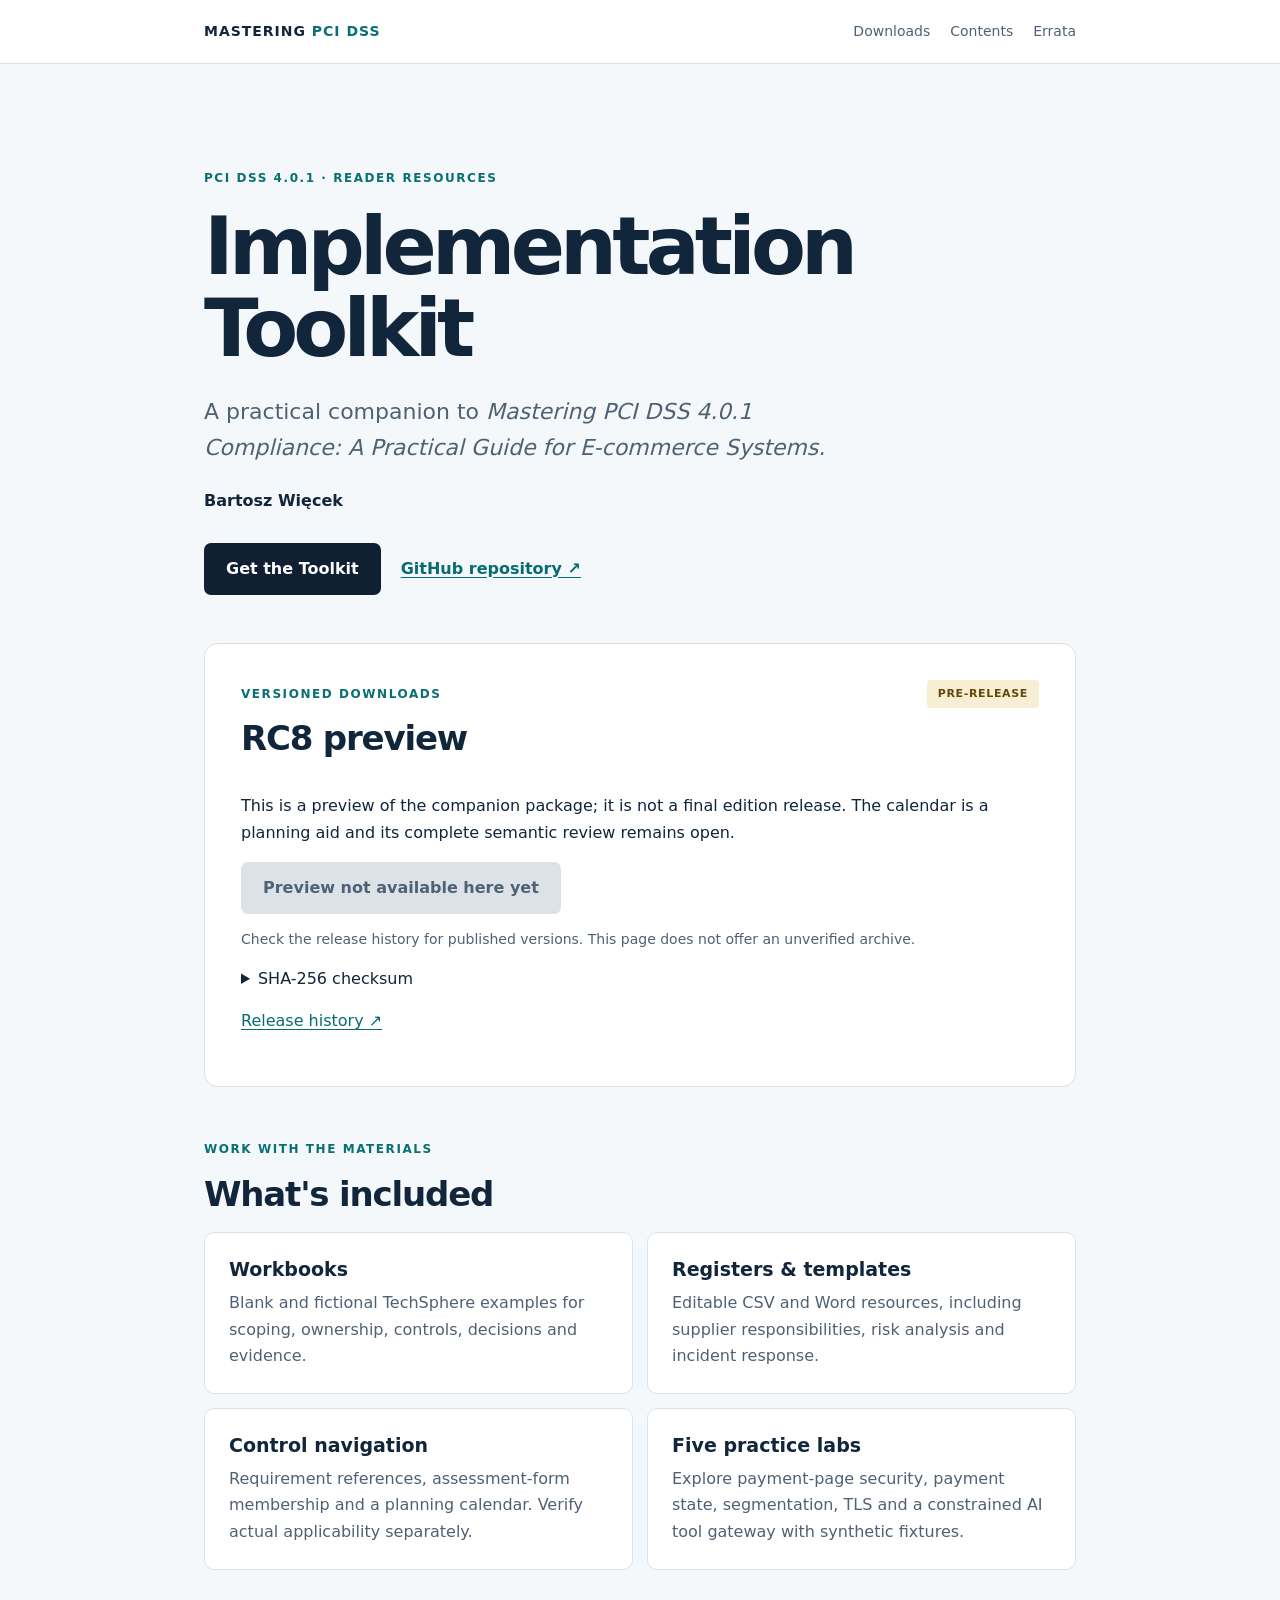
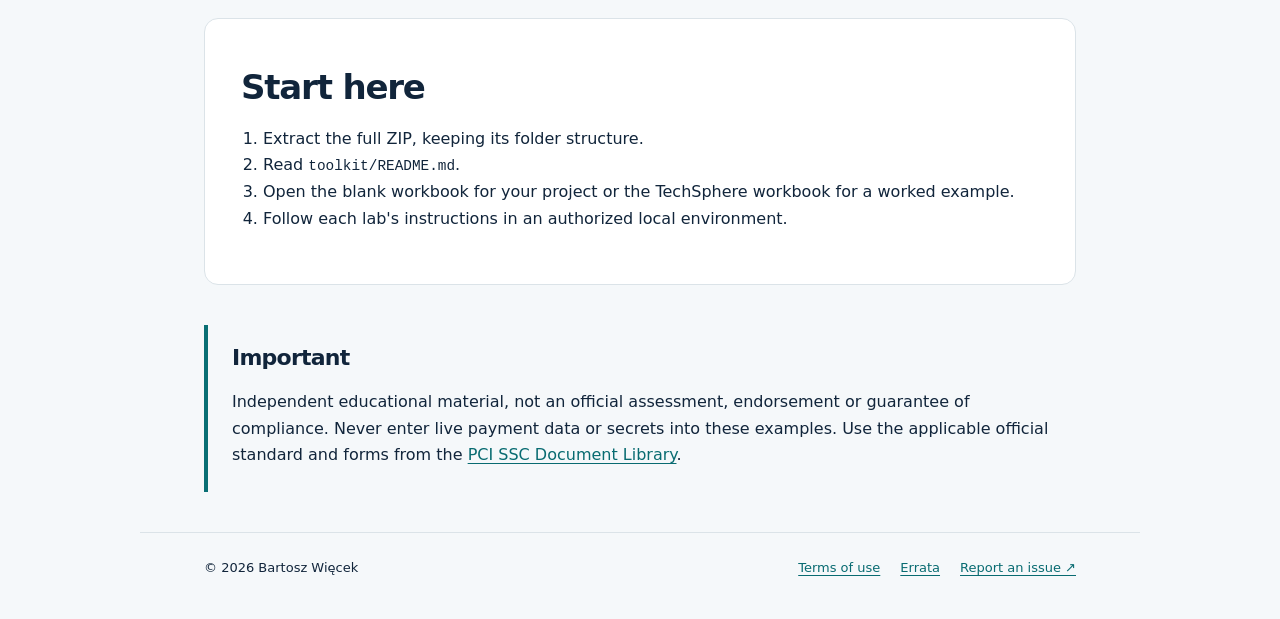
==== docs/index.html @ 413b2a85 "Initialize reader website, terms, errata and RC8 checksum" ====
<!doctype html>
<html lang="en">
<head>
<meta charset="utf-8"><meta name="viewport" content="width=device-width, initial-scale=1">
<meta name="description" content="Companion workbooks, templates, registers and practical labs for Mastering PCI DSS 4.0.1 Compliance.">
<title>Mastering PCI DSS | Implementation Toolkit</title>
<link rel="stylesheet" href="assets/style.css">
</head>
<body>
<header class="top"><div class="wrap nav"><a class="brand" href="./">MASTERING <strong>PCI DSS</strong></a><nav aria-label="Main navigation"><a href="#downloads">Downloads</a><a href="#contents">Contents</a><a href="errata.html">Errata</a></nav></div></header>
<main class="wrap">
<section class="hero"><span class="eyebrow">PCI DSS 4.0.1 · READER RESOURCES</span>
<h1>Implementation<br>Toolkit</h1>
<p class="subtitle">A practical companion to <em>Mastering PCI DSS 4.0.1 Compliance: A Practical Guide for E-commerce Systems.</em></p>
<p class="author">Bartosz Więcek</p>
<div class="actions"><a class="button" href="#downloads">Get the Toolkit</a><a class="secondary" href="https://github.com/BartekWiecek/mastering_PCI_DSS_Toolkit">GitHub repository ↗</a></div></section>
<section id="downloads" class="panel"><div class="row"><div><span class="eyebrow">VERSIONED DOWNLOADS</span><h2>RC8 preview</h2></div><span class="badge">PRE-RELEASE</span></div>
<p>This is a preview of the companion package; it is not a final edition release. The calendar is a planning aid and its complete semantic review remains open.</p>
<button id="download" class="button" type="button" disabled>Checking availability…</button>
<p id="status" role="status" class="muted" aria-live="polite">Checking the availability of the versioned archive.</p>
<noscript><p>JavaScript is disabled. Check the <a href="https://github.com/BartekWiecek/mastering_PCI_DSS_Toolkit/releases">GitHub Releases page</a> for published archives and verify their checksums.</p></noscript>
<details><summary>SHA-256 checksum</summary><code class="hash">83d54ddb5495faa1e5ae31e0cb96bc5e2831d3bad7157323566c1b92f9949dc5</code><p><a href="downloads/SHA256SUMS_RC8.txt">Checksum file</a></p></details>
<p><a href="https://github.com/BartekWiecek/mastering_PCI_DSS_Toolkit/releases">Release history ↗</a></p></section>
<section id="contents"><span class="eyebrow">WORK WITH THE MATERIALS</span><h2>What's included</h2>
<div class="cards"><article><h3>Workbooks</h3><p>Blank and fictional TechSphere examples for scoping, ownership, controls, decisions and evidence.</p></article>
<article><h3>Registers &amp; templates</h3><p>Editable CSV and Word resources, including supplier responsibilities, risk analysis and incident response.</p></article>
<article><h3>Control navigation</h3><p>Requirement references, assessment-form membership and a planning calendar. Verify actual applicability separately.</p></article>
<article><h3>Five practice labs</h3><p>Explore payment-page security, payment state, segmentation, TLS and a constrained AI tool gateway with synthetic fixtures.</p></article></div></section>
<section class="panel"><h2>Start here</h2><ol><li>Extract the full ZIP, keeping its folder structure.</li><li>Read <code>toolkit/README.md</code>.</li><li>Open the blank workbook for your project or the TechSphere workbook for a worked example.</li><li>Follow each lab's instructions in an authorized local environment.</li></ol></section>
<section class="notice"><h2>Important</h2><p>Independent educational material, not an official assessment, endorsement or guarantee of compliance. Never enter live payment data or secrets into these examples. Use the applicable official standard and forms from the <a href="https://www.pcisecuritystandards.org/document_library/">PCI SSC Document Library</a>.</p></section>
</main>
<footer class="wrap"><span>© 2026 Bartosz Więcek</span><a href="terms.html">Terms of use</a><a href="errata.html">Errata</a><a href="https://github.com/BartekWiecek/mastering_PCI_DSS_Toolkit/issues">Report an issue ↗</a></footer>
<script src="assets/download.js" defer></script>
</body></html>
---- docs/assets/style.css ----
:root{color-scheme:light;--ink:#11253b;--muted:#506174;--navy:#101f32;--teal:#096f74;--line:#dbe3e8;--paper:#f5f8fa}*{box-sizing:border-box}body{margin:0;font:16px/1.65 system-ui,-apple-system,BlinkMacSystemFont,"Segoe UI",sans-serif;color:var(--ink);background:var(--paper)}a{color:#086b71;text-underline-offset:.2em}a:focus-visible,button:focus-visible,summary:focus-visible{outline:3px solid #d69e22;outline-offset:4px}.wrap{max-width:1000px;margin:auto;padding-inline:clamp(20px,5vw,64px)}.top{background:#fff;border-bottom:1px solid var(--line)}.nav{display:flex;align-items:center;justify-content:space-between;gap:20px;flex-wrap:wrap;padding-block:20px}.brand{font-size:14px;letter-spacing:.07em;font-weight:600;color:var(--ink);text-decoration:none}.brand strong{color:var(--teal)}nav{display:flex;gap:20px;flex-wrap:wrap}nav a{font-size:14px;color:var(--muted);text-decoration:none}.hero{padding:clamp(50px,10vw,100px) 0 48px}.eyebrow{font-size:12px;font-weight:750;letter-spacing:.13em;color:var(--teal)}h1{font-size:clamp(44px,8vw,80px);line-height:1.02;letter-spacing:-.06em;margin:16px 0 24px}h2{font-size:clamp(24px,3.5vw,34px);line-height:1.2;letter-spacing:-.035em;margin:12px 0 18px}h3{margin:0 0 8px;font-size:19px;line-height:1.3}.subtitle{font-size:clamp(18px,2.5vw,22px);max-width:660px;color:var(--muted)}.author{font-weight:650;margin-top:16px}.actions{display:flex;align-items:center;flex-wrap:wrap;gap:20px;margin-top:28px}.button{border:0;display:inline-block;background:var(--navy);color:#fff;border-radius:7px;padding:13px 22px;text-decoration:none;font:inherit;font-weight:650;cursor:pointer}.button:hover{background:#234260}.button:disabled{background:#dbe3e8;color:#506174;cursor:default}.secondary{font-weight:600}.panel{padding:clamp(22px,4vw,36px);border:1px solid var(--line);border-radius:14px;background:#fff;margin-bottom:40px}.row{display:flex;justify-content:space-between;gap:16px;align-items:flex-start;flex-wrap:wrap}.badge{font-size:11px;letter-spacing:.06em;font-weight:750;background:#f7eed3;color:#63480b;padding:5px 11px;border-radius:4px}.muted{color:var(--muted);font-size:14px}.hash{overflow-wrap:anywhere;display:block;background:var(--paper);padding:12px;border-radius:5px;margin-top:12px}summary{cursor:pointer}#contents{margin:48px 0}.cards{display:grid;grid-template-columns:repeat(2,minmax(0,1fr));gap:14px}.cards article{background:#fff;border:1px solid var(--line);border-radius:10px;padding:24px}.cards p{color:var(--muted);margin:0}.notice{border-left:4px solid var(--teal);padding:8px 24px;margin:40px 0}.notice h2{font-size:22px}footer{border-top:1px solid var(--line);display:flex;flex-wrap:wrap;gap:20px;font-size:13px;padding-block:24px 40px}footer span{margin-right:auto}ol{padding-left:22px}code{font-size:.9em;overflow-wrap:anywhere}@media(max-width:600px){.cards{grid-template-columns:1fr}.nav{align-items:flex-start}.nav nav{gap:14px}}
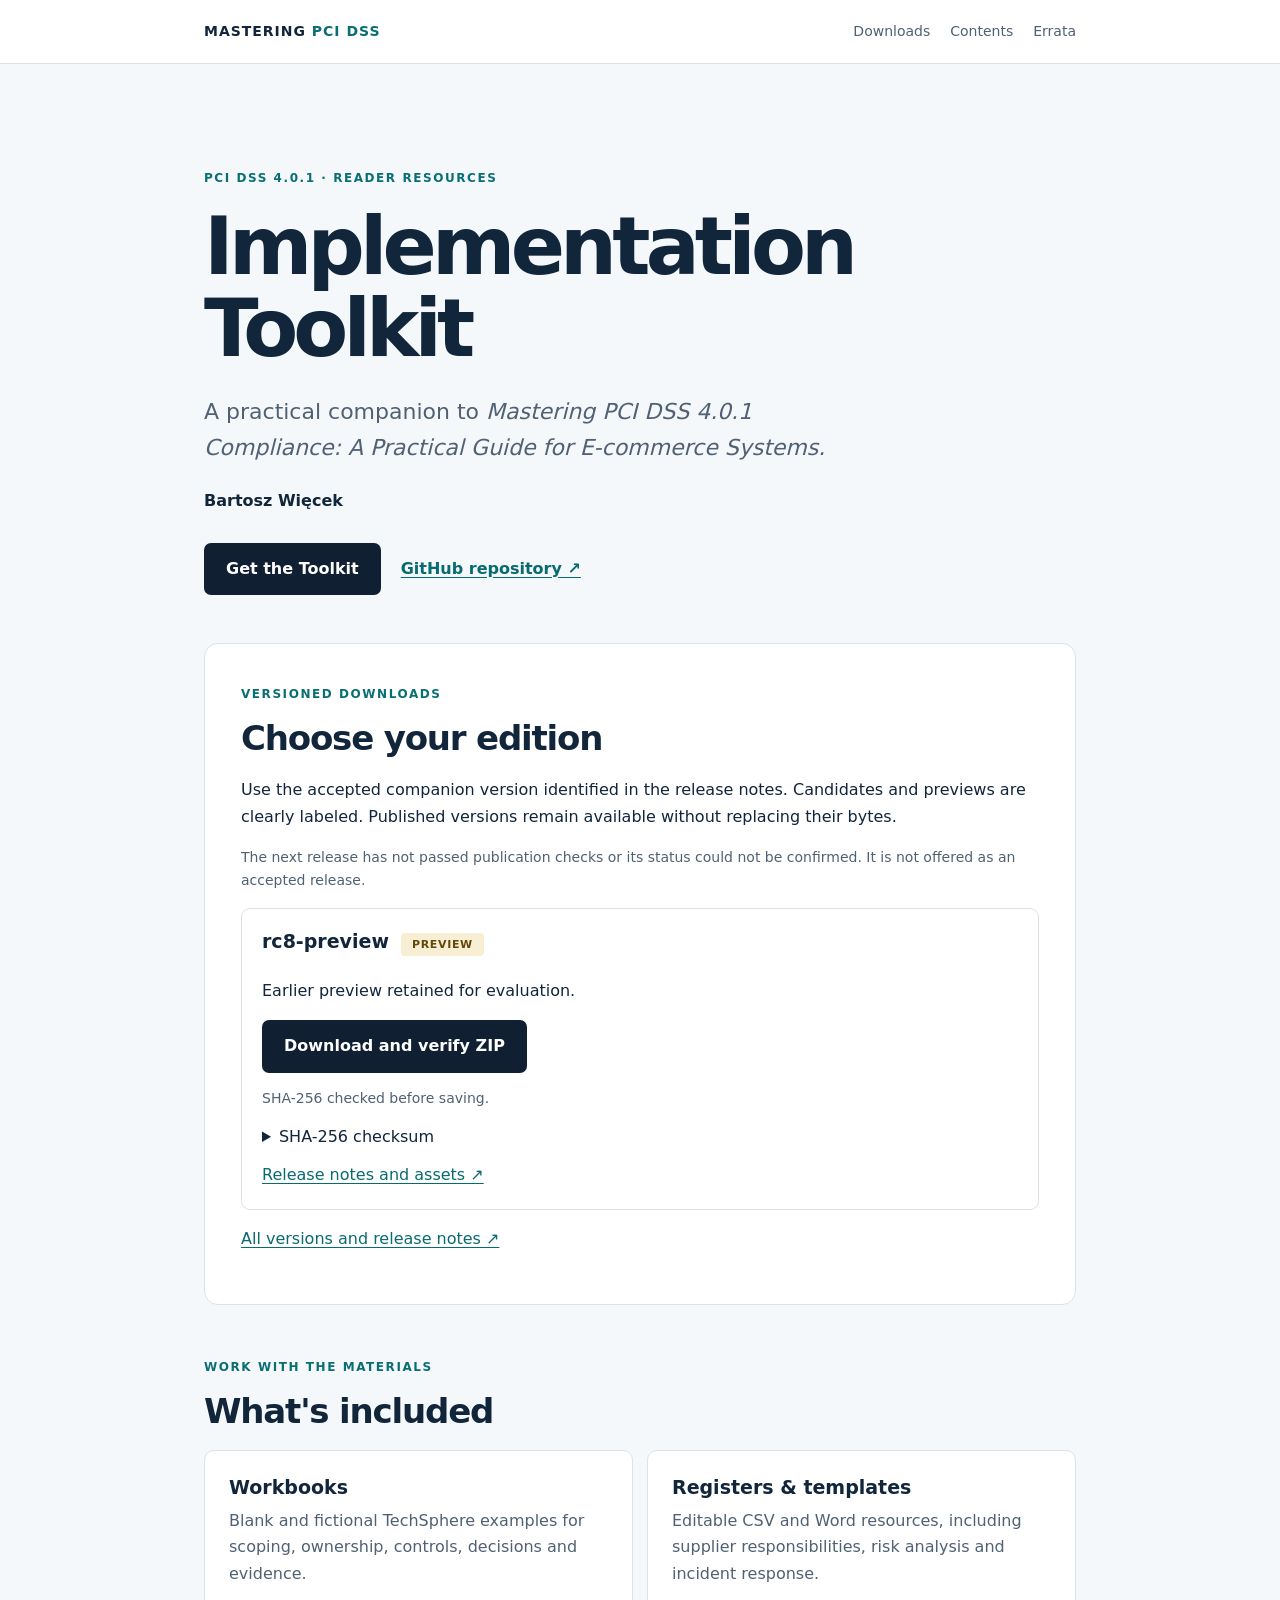
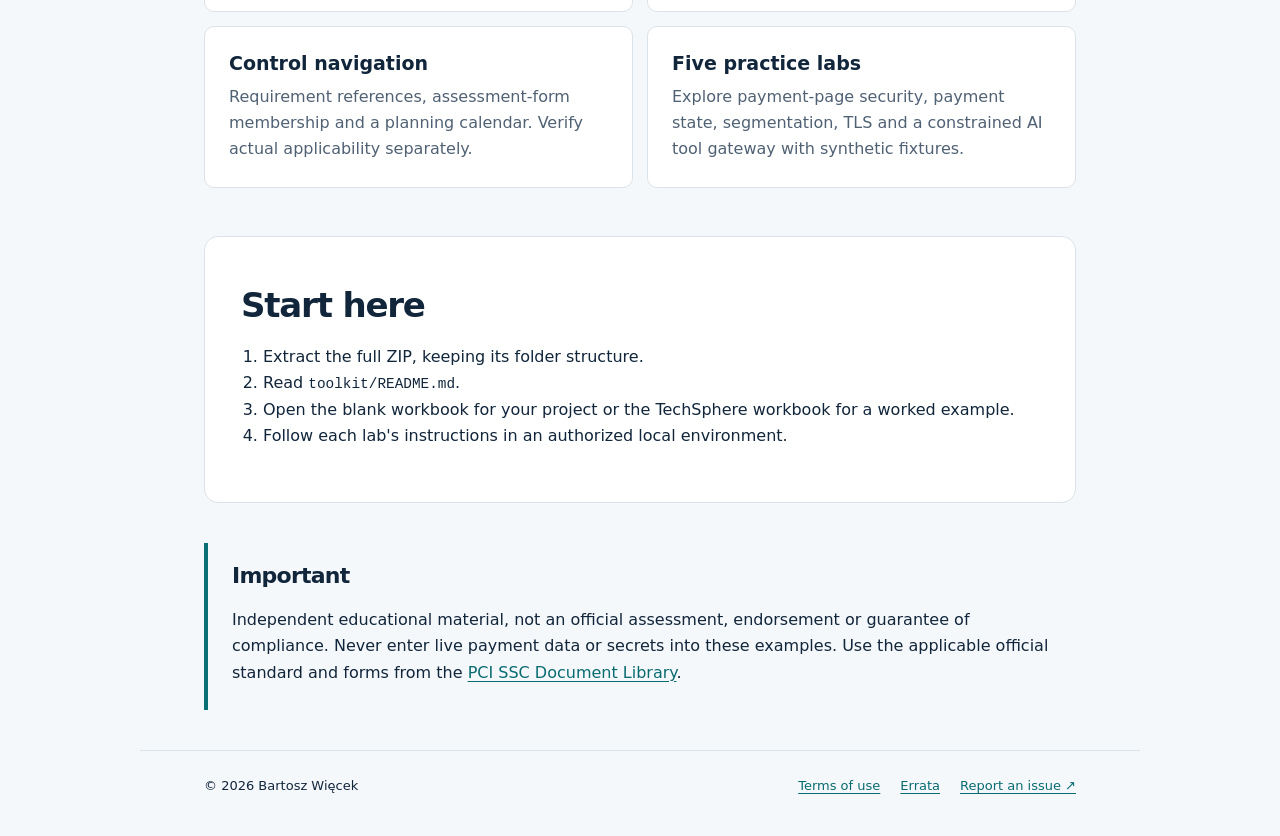
==== commit 63fab456: "Prepare versioned production delivery, exact archive validation and browser CI" ====
--- a/docs/index.html
+++ b/docs/index.html
@@ -14,13 +14,11 @@
 <p class="subtitle">A practical companion to <em>Mastering PCI DSS 4.0.1 Compliance: A Practical Guide for E-commerce Systems.</em></p>
 <p class="author">Bartosz Więcek</p>
 <div class="actions"><a class="button" href="#downloads">Get the Toolkit</a><a class="secondary" href="https://github.com/BartekWiecek/mastering_PCI_DSS_Toolkit">GitHub repository ↗</a></div></section>
-<section id="downloads" class="panel"><div class="row"><div><span class="eyebrow">VERSIONED DOWNLOADS</span><h2>RC8 preview</h2></div><span class="badge">PRE-RELEASE</span></div>
-<p>This is a preview of the companion package; it is not a final edition release. The calendar is a planning aid and its complete semantic review remains open.</p>
-<button id="download" class="button" type="button" disabled>Checking availability…</button>
-<p id="status" role="status" class="muted" aria-live="polite">Checking the availability of the versioned archive.</p>
-<noscript><p>JavaScript is disabled. Check the <a href="https://github.com/BartekWiecek/mastering_PCI_DSS_Toolkit/releases">GitHub Releases page</a> for published archives and verify their checksums.</p></noscript>
-<details><summary>SHA-256 checksum</summary><code class="hash">83d54ddb5495faa1e5ae31e0cb96bc5e2831d3bad7157323566c1b92f9949dc5</code><p><a href="downloads/SHA256SUMS_RC8.txt">Checksum file</a></p></details>
-<p><a href="https://github.com/BartekWiecek/mastering_PCI_DSS_Toolkit/releases">Release history ↗</a></p></section>
+<section id="downloads" class="panel"><span class="eyebrow">VERSIONED DOWNLOADS</span><h2>Choose your edition</h2>
+<p>Use the accepted companion version identified in the release notes. Candidates and previews are clearly labeled. Published versions remain available without replacing their bytes.</p>
+<div id="release-list"><p class="muted" role="status">Checking release status…</p></div>
+<noscript><p><a href="https://github.com/BartekWiecek/mastering_PCI_DSS_Toolkit/releases">Download from GitHub Releases</a> and verify the published SHA-256 checksum.</p></noscript>
+<p><a href="https://github.com/BartekWiecek/mastering_PCI_DSS_Toolkit/releases">All versions and release notes ↗</a></p></section>
 <section id="contents"><span class="eyebrow">WORK WITH THE MATERIALS</span><h2>What's included</h2>
 <div class="cards"><article><h3>Workbooks</h3><p>Blank and fictional TechSphere examples for scoping, ownership, controls, decisions and evidence.</p></article>
 <article><h3>Registers &amp; templates</h3><p>Editable CSV and Word resources, including supplier responsibilities, risk analysis and incident response.</p></article>
--- a/docs/assets/style.css
+++ b/docs/assets/style.css
@@ -1 +1,2 @@
-:root{color-scheme:light;--ink:#11253b;--muted:#506174;--navy:#101f32;--teal:#096f74;--line:#dbe3e8;--paper:#f5f8fa}*{box-sizing:border-box}body{margin:0;font:16px/1.65 system-ui,-apple-system,BlinkMacSystemFont,"Segoe UI",sans-serif;color:var(--ink);background:var(--paper)}a{color:#086b71;text-underline-offset:.2em}a:focus-visible,button:focus-visible,summary:focus-visible{outline:3px solid #d69e22;outline-offset:4px}.wrap{max-width:1000px;margin:auto;padding-inline:clamp(20px,5vw,64px)}.top{background:#fff;border-bottom:1px solid var(--line)}.nav{display:flex;align-items:center;justify-content:space-between;gap:20px;flex-wrap:wrap;padding-block:20px}.brand{font-size:14px;letter-spacing:.07em;font-weight:600;color:var(--ink);text-decoration:none}.brand strong{color:var(--teal)}nav{display:flex;gap:20px;flex-wrap:wrap}nav a{font-size:14px;color:var(--muted);text-decoration:none}.hero{padding:clamp(50px,10vw,100px) 0 48px}.eyebrow{font-size:12px;font-weight:750;letter-spacing:.13em;color:var(--teal)}h1{font-size:clamp(44px,8vw,80px);line-height:1.02;letter-spacing:-.06em;margin:16px 0 24px}h2{font-size:clamp(24px,3.5vw,34px);line-height:1.2;letter-spacing:-.035em;margin:12px 0 18px}h3{margin:0 0 8px;font-size:19px;line-height:1.3}.subtitle{font-size:clamp(18px,2.5vw,22px);max-width:660px;color:var(--muted)}.author{font-weight:650;margin-top:16px}.actions{display:flex;align-items:center;flex-wrap:wrap;gap:20px;margin-top:28px}.button{border:0;display:inline-block;background:var(--navy);color:#fff;border-radius:7px;padding:13px 22px;text-decoration:none;font:inherit;font-weight:650;cursor:pointer}.button:hover{background:#234260}.button:disabled{background:#dbe3e8;color:#506174;cursor:default}.secondary{font-weight:600}.panel{padding:clamp(22px,4vw,36px);border:1px solid var(--line);border-radius:14px;background:#fff;margin-bottom:40px}.row{display:flex;justify-content:space-between;gap:16px;align-items:flex-start;flex-wrap:wrap}.badge{font-size:11px;letter-spacing:.06em;font-weight:750;background:#f7eed3;color:#63480b;padding:5px 11px;border-radius:4px}.muted{color:var(--muted);font-size:14px}.hash{overflow-wrap:anywhere;display:block;background:var(--paper);padding:12px;border-radius:5px;margin-top:12px}summary{cursor:pointer}#contents{margin:48px 0}.cards{display:grid;grid-template-columns:repeat(2,minmax(0,1fr));gap:14px}.cards article{background:#fff;border:1px solid var(--line);border-radius:10px;padding:24px}.cards p{color:var(--muted);margin:0}.notice{border-left:4px solid var(--teal);padding:8px 24px;margin:40px 0}.notice h2{font-size:22px}footer{border-top:1px solid var(--line);display:flex;flex-wrap:wrap;gap:20px;font-size:13px;padding-block:24px 40px}footer span{margin-right:auto}ol{padding-left:22px}code{font-size:.9em;overflow-wrap:anywhere}@media(max-width:600px){.cards{grid-template-columns:1fr}.nav{align-items:flex-start}.nav nav{gap:14px}}+:root{color-scheme:light;--ink:#11253b;--muted:#506174;--navy:#101f32;--teal:#096f74;--line:#dbe3e8;--paper:#f5f8fa}*{box-sizing:border-box}body{margin:0;font:16px/1.65 system-ui,-apple-system,BlinkMacSystemFont,"Segoe UI",sans-serif;color:var(--ink);background:var(--paper)}a{color:#086b71;text-underline-offset:.2em}a:focus-visible,button:focus-visible,summary:focus-visible{outline:3px solid #d69e22;outline-offset:4px}.wrap{max-width:1000px;margin:auto;padding-inline:clamp(20px,5vw,64px)}.top{background:#fff;border-bottom:1px solid var(--line)}.nav{display:flex;align-items:center;justify-content:space-between;gap:20px;flex-wrap:wrap;padding-block:20px}.brand{font-size:14px;letter-spacing:.07em;font-weight:600;color:var(--ink);text-decoration:none}.brand strong{color:var(--teal)}nav{display:flex;gap:20px;flex-wrap:wrap}nav a{font-size:14px;color:var(--muted);text-decoration:none}.hero{padding:clamp(50px,10vw,100px) 0 48px}.eyebrow{font-size:12px;font-weight:750;letter-spacing:.13em;color:var(--teal)}h1{font-size:clamp(44px,8vw,80px);line-height:1.02;letter-spacing:-.06em;margin:16px 0 24px}h2{font-size:clamp(24px,3.5vw,34px);line-height:1.2;letter-spacing:-.035em;margin:12px 0 18px}h3{margin:0 0 8px;font-size:19px;line-height:1.3}.subtitle{font-size:clamp(18px,2.5vw,22px);max-width:660px;color:var(--muted)}.author{font-weight:650;margin-top:16px}.actions{display:flex;align-items:center;flex-wrap:wrap;gap:20px;margin-top:28px}.button{border:0;display:inline-block;background:var(--navy);color:#fff;border-radius:7px;padding:13px 22px;text-decoration:none;font:inherit;font-weight:650;cursor:pointer}.button:hover{background:#234260}.button:disabled{background:#dbe3e8;color:#506174;cursor:default}.secondary{font-weight:600}.panel{padding:clamp(22px,4vw,36px);border:1px solid var(--line);border-radius:14px;background:#fff;margin-bottom:40px}.row{display:flex;justify-content:space-between;gap:16px;align-items:flex-start;flex-wrap:wrap}.badge{font-size:11px;letter-spacing:.06em;font-weight:750;background:#f7eed3;color:#63480b;padding:5px 11px;border-radius:4px}.muted{color:var(--muted);font-size:14px}.hash{overflow-wrap:anywhere;display:block;background:var(--paper);padding:12px;border-radius:5px;margin-top:12px}summary{cursor:pointer}#contents{margin:48px 0}.cards{display:grid;grid-template-columns:repeat(2,minmax(0,1fr));gap:14px}.cards article{background:#fff;border:1px solid var(--line);border-radius:10px;padding:24px}.cards p{color:var(--muted);margin:0}.notice{border-left:4px solid var(--teal);padding:8px 24px;margin:40px 0}.notice h2{font-size:22px}footer{border-top:1px solid var(--line);display:flex;flex-wrap:wrap;gap:20px;font-size:13px;padding-block:24px 40px}footer span{margin-right:auto}ol{padding-left:22px}code{font-size:.9em;overflow-wrap:anywhere}@media(max-width:600px){.cards{grid-template-columns:1fr}.nav{align-items:flex-start}.nav nav{gap:14px}}
+.release-card{border:1px solid var(--line);border-radius:9px;padding:20px;margin:16px 0}.release-card h3{display:inline-block;margin-right:12px}.release-card details{margin:12px 0}.release-card .button{min-height:44px}
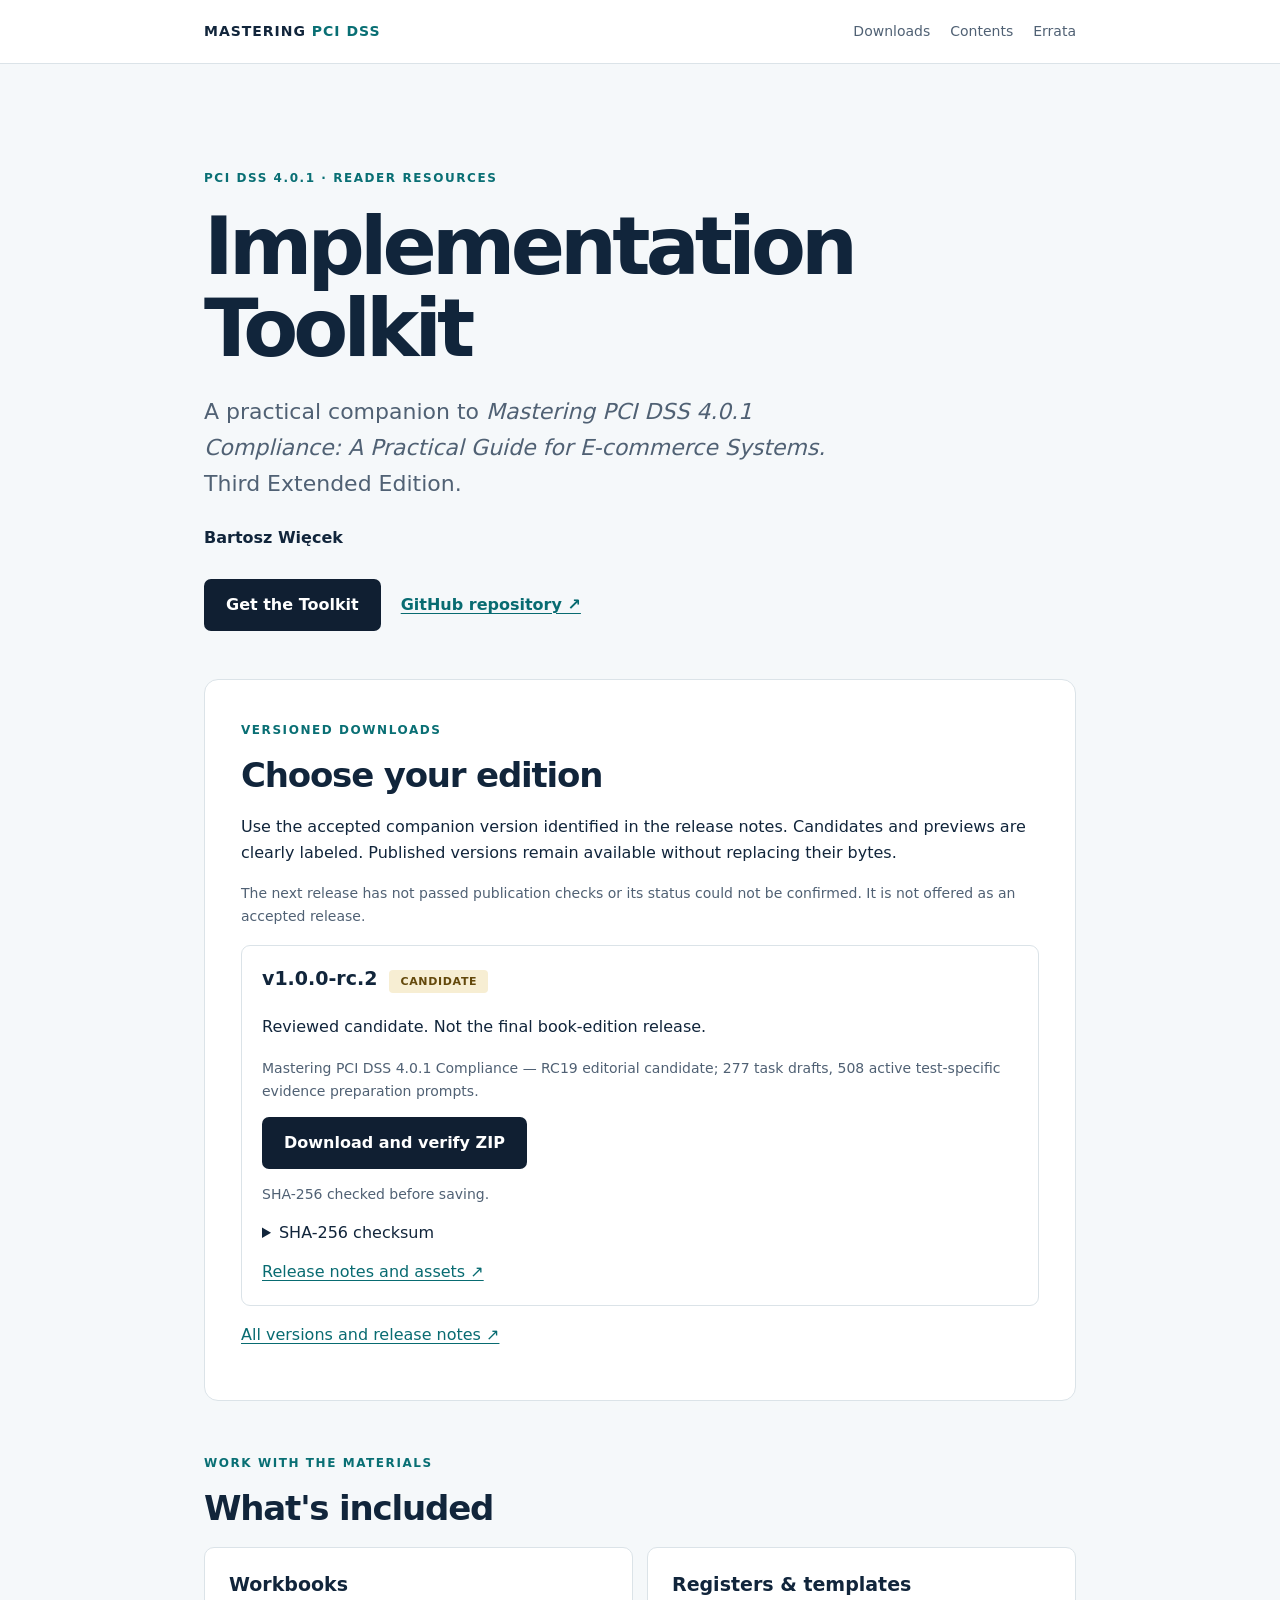
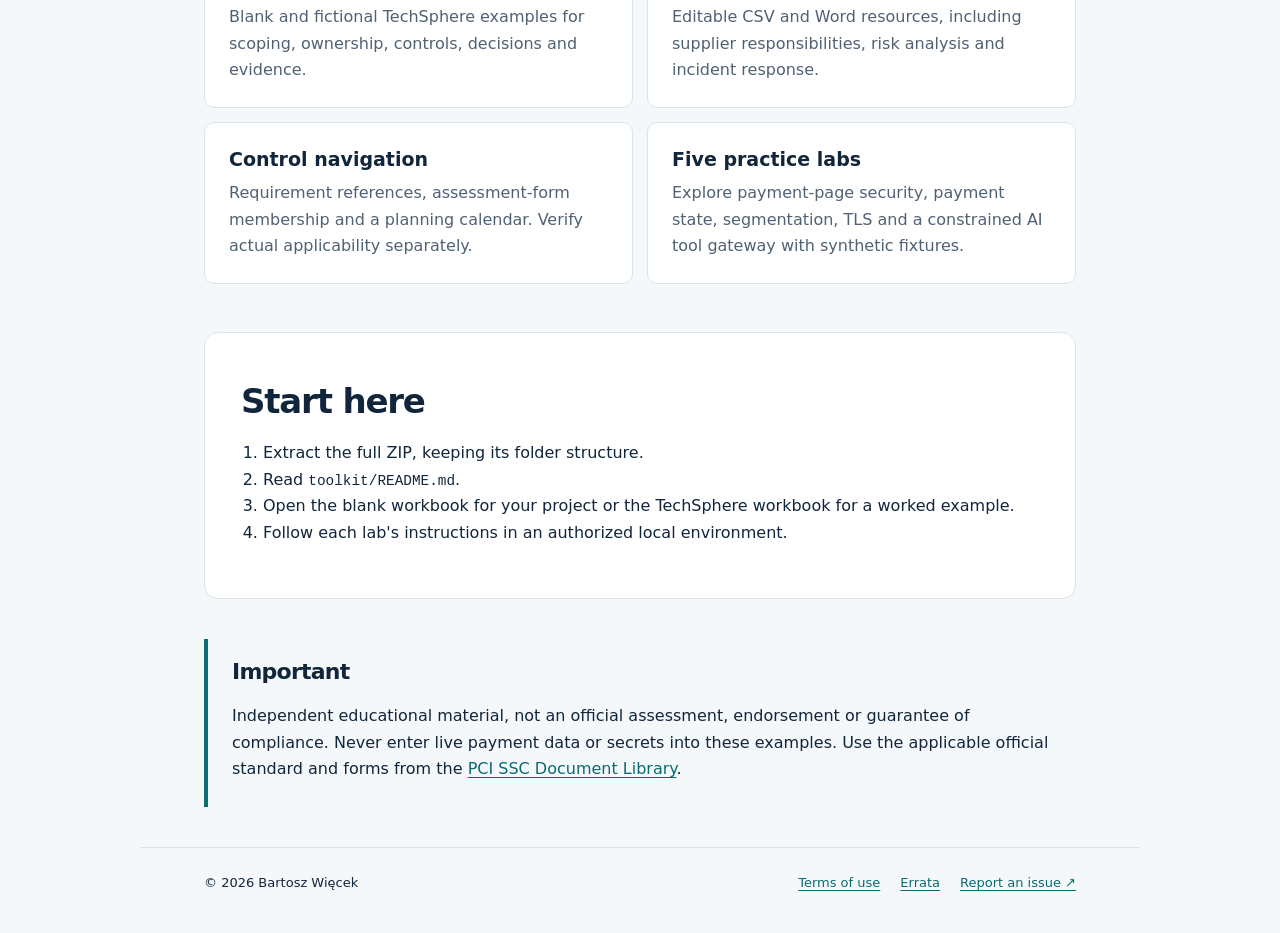
==== commit 4fd936d0: "Confirm Third Extended Edition compatibility without changing stable Toolkit bytes" ====
--- a/docs/index.html
+++ b/docs/index.html
@@ -11,7 +11,7 @@
 <main class="wrap">
 <section class="hero"><span class="eyebrow">PCI DSS 4.0.1 · READER RESOURCES</span>
 <h1>Implementation<br>Toolkit</h1>
-<p class="subtitle">A practical companion to <em>Mastering PCI DSS 4.0.1 Compliance: A Practical Guide for E-commerce Systems.</em></p>
+<p class="subtitle">A practical companion to <em>Mastering PCI DSS 4.0.1 Compliance: A Practical Guide for E-commerce Systems.</em> Third Extended Edition.</p>
 <p class="author">Bartosz Więcek</p>
 <div class="actions"><a class="button" href="#downloads">Get the Toolkit</a><a class="secondary" href="https://github.com/BartekWiecek/mastering_PCI_DSS_Toolkit">GitHub repository ↗</a></div></section>
 <section id="downloads" class="panel"><span class="eyebrow">VERSIONED DOWNLOADS</span><h2>Choose your edition</h2>
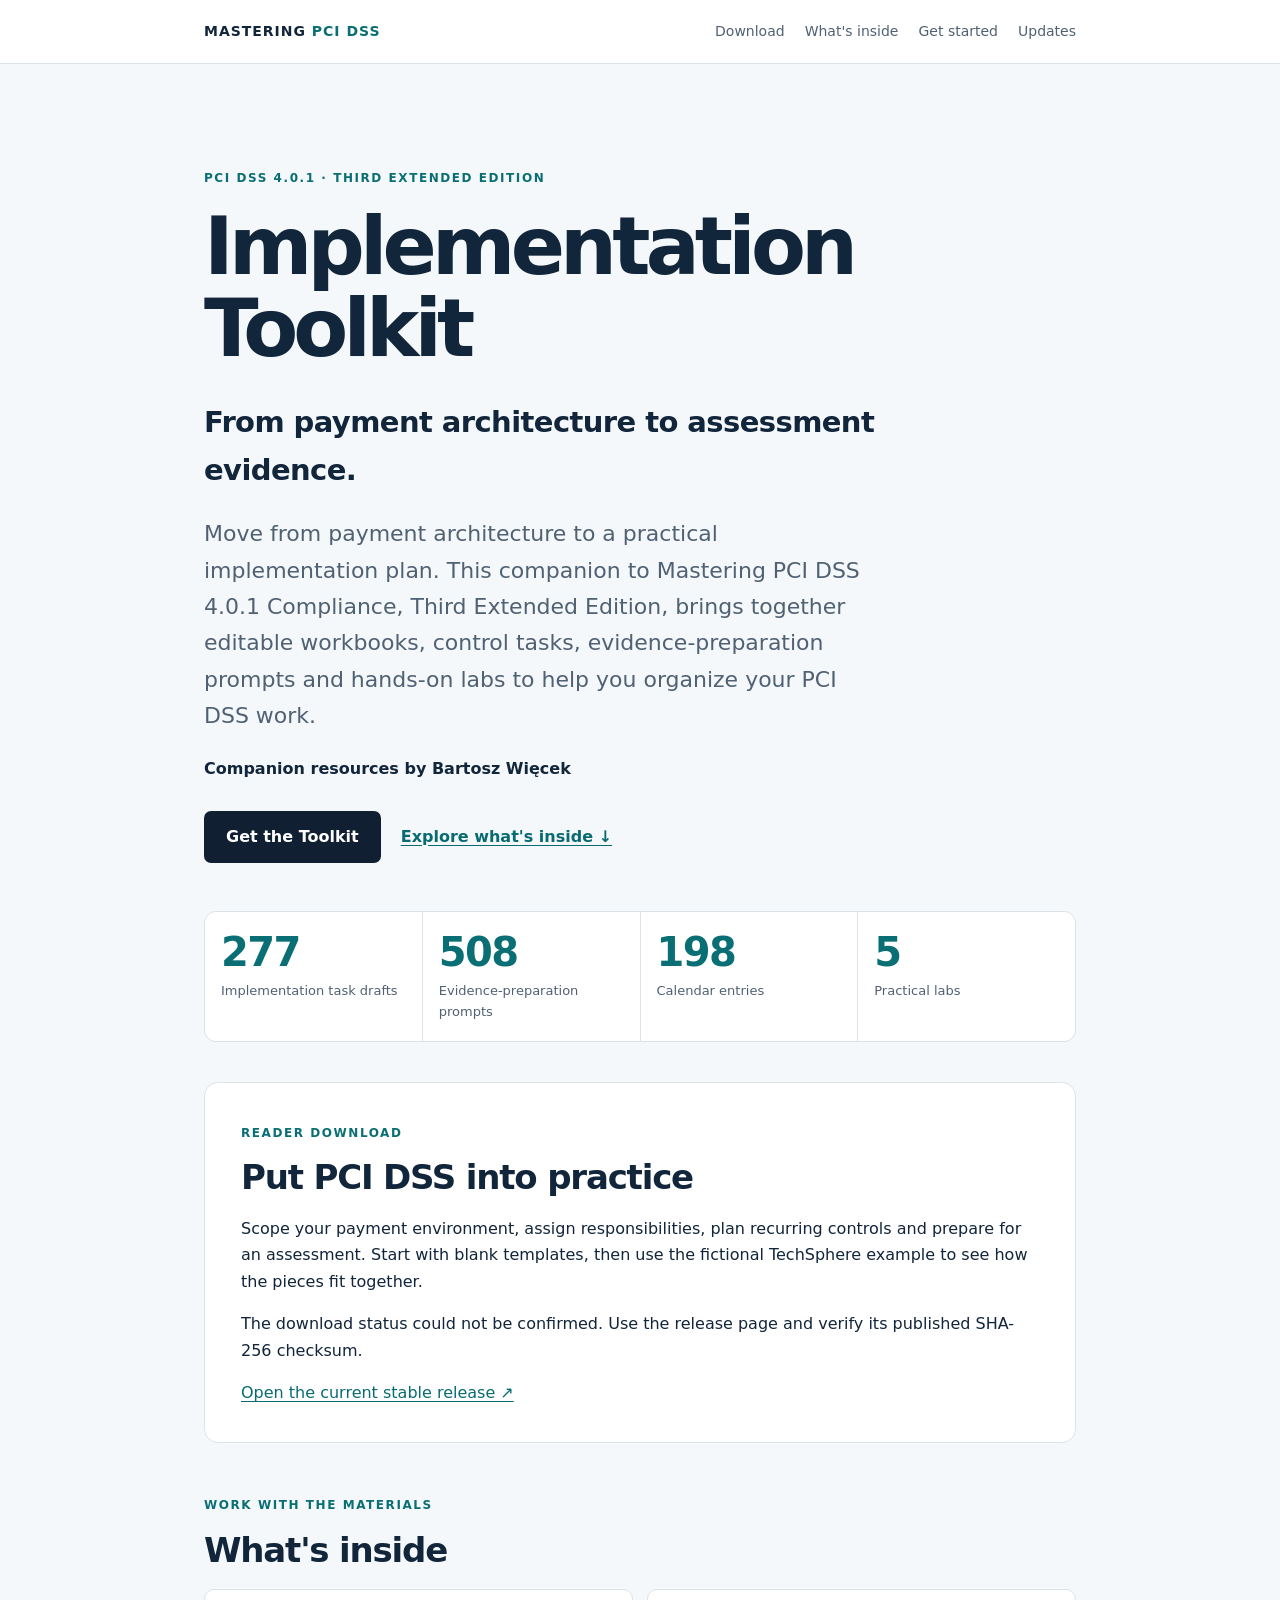
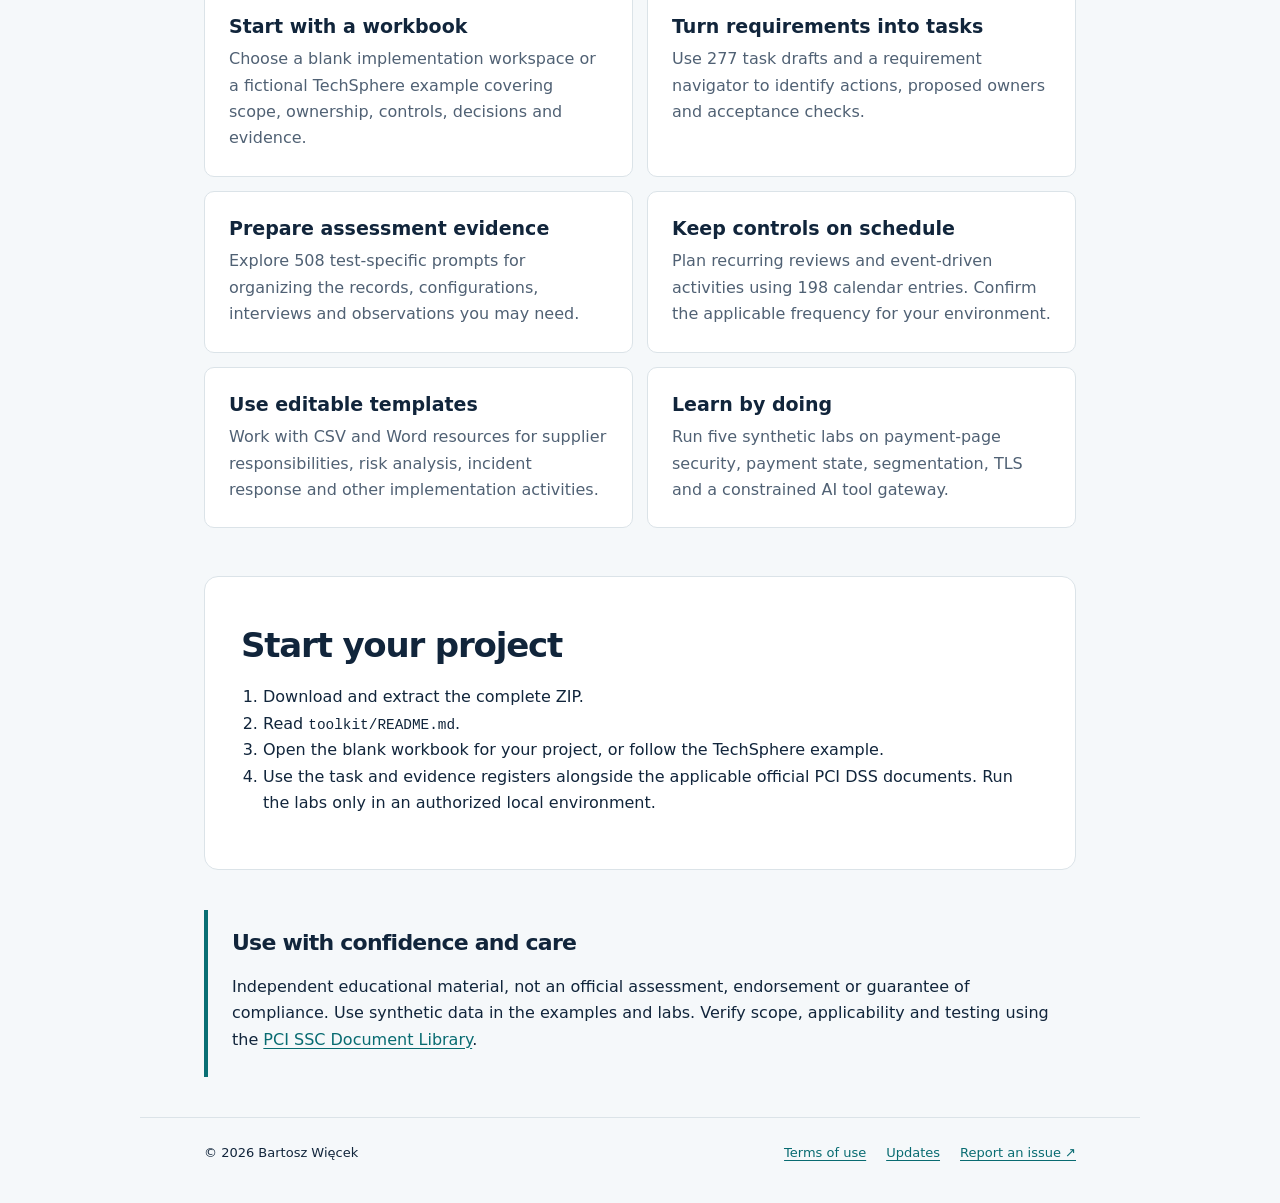
==== commit 32187bbe: "Publish reader-first Toolkit marketing page and retire obsolete preview distribution" ====
--- a/docs/index.html
+++ b/docs/index.html
@@ -2,31 +2,35 @@
 <html lang="en">
 <head>
 <meta charset="utf-8"><meta name="viewport" content="width=device-width, initial-scale=1">
-<meta name="description" content="Companion workbooks, templates, registers and practical labs for Mastering PCI DSS 4.0.1 Compliance.">
+<meta name="description" content="Put PCI DSS 4.0.1 into practice with editable workbooks, implementation tasks, evidence prompts, a planning calendar and five practical labs.">
 <title>Mastering PCI DSS | Implementation Toolkit</title>
 <link rel="stylesheet" href="assets/style.css">
 </head>
 <body>
-<header class="top"><div class="wrap nav"><a class="brand" href="./">MASTERING <strong>PCI DSS</strong></a><nav aria-label="Main navigation"><a href="#downloads">Downloads</a><a href="#contents">Contents</a><a href="errata.html">Errata</a></nav></div></header>
+<header class="top"><div class="wrap nav"><a class="brand" href="./">MASTERING <strong>PCI DSS</strong></a><nav aria-label="Main navigation"><a href="#downloads">Download</a><a href="#contents">What's inside</a><a href="#start">Get started</a><a href="errata.html">Updates</a></nav></div></header>
 <main class="wrap">
-<section class="hero"><span class="eyebrow">PCI DSS 4.0.1 · READER RESOURCES</span>
+<section class="hero"><span class="eyebrow">PCI DSS 4.0.1 · THIRD EXTENDED EDITION</span>
 <h1>Implementation<br>Toolkit</h1>
-<p class="subtitle">A practical companion to <em>Mastering PCI DSS 4.0.1 Compliance: A Practical Guide for E-commerce Systems.</em> Third Extended Edition.</p>
-<p class="author">Bartosz Więcek</p>
-<div class="actions"><a class="button" href="#downloads">Get the Toolkit</a><a class="secondary" href="https://github.com/BartekWiecek/mastering_PCI_DSS_Toolkit">GitHub repository ↗</a></div></section>
-<section id="downloads" class="panel"><span class="eyebrow">VERSIONED DOWNLOADS</span><h2>Choose your edition</h2>
-<p>Use the accepted companion version identified in the release notes. Candidates and previews are clearly labeled. Published versions remain available without replacing their bytes.</p>
-<div id="release-list"><p class="muted" role="status">Checking release status…</p></div>
-<noscript><p><a href="https://github.com/BartekWiecek/mastering_PCI_DSS_Toolkit/releases">Download from GitHub Releases</a> and verify the published SHA-256 checksum.</p></noscript>
-<p><a href="https://github.com/BartekWiecek/mastering_PCI_DSS_Toolkit/releases">All versions and release notes ↗</a></p></section>
-<section id="contents"><span class="eyebrow">WORK WITH THE MATERIALS</span><h2>What's included</h2>
-<div class="cards"><article><h3>Workbooks</h3><p>Blank and fictional TechSphere examples for scoping, ownership, controls, decisions and evidence.</p></article>
-<article><h3>Registers &amp; templates</h3><p>Editable CSV and Word resources, including supplier responsibilities, risk analysis and incident response.</p></article>
-<article><h3>Control navigation</h3><p>Requirement references, assessment-form membership and a planning calendar. Verify actual applicability separately.</p></article>
-<article><h3>Five practice labs</h3><p>Explore payment-page security, payment state, segmentation, TLS and a constrained AI tool gateway with synthetic fixtures.</p></article></div></section>
-<section class="panel"><h2>Start here</h2><ol><li>Extract the full ZIP, keeping its folder structure.</li><li>Read <code>toolkit/README.md</code>.</li><li>Open the blank workbook for your project or the TechSphere workbook for a worked example.</li><li>Follow each lab's instructions in an authorized local environment.</li></ol></section>
-<section class="notice"><h2>Important</h2><p>Independent educational material, not an official assessment, endorsement or guarantee of compliance. Never enter live payment data or secrets into these examples. Use the applicable official standard and forms from the <a href="https://www.pcisecuritystandards.org/document_library/">PCI SSC Document Library</a>.</p></section>
+<p class="hero-line">From payment architecture to assessment evidence.</p>
+<p class="subtitle">Move from payment architecture to a practical implementation plan. This companion to Mastering PCI DSS 4.0.1 Compliance, Third Extended Edition, brings together editable workbooks, control tasks, evidence-preparation prompts and hands-on labs to help you organize your PCI DSS work.</p>
+<p class="author">Companion resources by Bartosz Więcek</p>
+<div class="actions"><a class="button" href="#downloads">Get the Toolkit</a><a class="secondary" href="#contents">Explore what's inside ↓</a></div></section>
+<section class="metric-strip" aria-label="Toolkit at a glance"><div><strong>277</strong><span>Implementation task drafts</span></div><div><strong>508</strong><span>Evidence-preparation prompts</span></div><div><strong>198</strong><span>Calendar entries</span></div><div><strong>5</strong><span>Practical labs</span></div></section>
+<section id="downloads" class="panel"><span class="eyebrow">READER DOWNLOAD</span><h2>Put PCI DSS into practice</h2>
+<p>Scope your payment environment, assign responsibilities, plan recurring controls and prepare for an assessment. Start with blank templates, then use the fictional TechSphere example to see how the pieces fit together.</p>
+<div id="release-list"><p class="muted" role="status">Checking the current release…</p></div>
+<noscript><p><a href="https://github.com/BartekWiecek/mastering_PCI_DSS_Toolkit/releases/tag/v1.0.0">Download the Toolkit from GitHub Releases</a> and verify the SHA-256 checksum provided there.</p></noscript>
+</section>
+<section id="contents"><span class="eyebrow">WORK WITH THE MATERIALS</span><h2>What's inside</h2>
+<div class="cards"><article><h3>Start with a workbook</h3><p>Choose a blank implementation workspace or a fictional TechSphere example covering scope, ownership, controls, decisions and evidence.</p></article>
+<article><h3>Turn requirements into tasks</h3><p>Use 277 task drafts and a requirement navigator to identify actions, proposed owners and acceptance checks.</p></article>
+<article><h3>Prepare assessment evidence</h3><p>Explore 508 test-specific prompts for organizing the records, configurations, interviews and observations you may need.</p></article>
+<article><h3>Keep controls on schedule</h3><p>Plan recurring reviews and event-driven activities using 198 calendar entries. Confirm the applicable frequency for your environment.</p></article>
+<article><h3>Use editable templates</h3><p>Work with CSV and Word resources for supplier responsibilities, risk analysis, incident response and other implementation activities.</p></article>
+<article><h3>Learn by doing</h3><p>Run five synthetic labs on payment-page security, payment state, segmentation, TLS and a constrained AI tool gateway.</p></article></div></section>
+<section id="start" class="panel"><h2>Start your project</h2><ol><li>Download and extract the complete ZIP.</li><li>Read <code>toolkit/README.md</code>.</li><li>Open the blank workbook for your project, or follow the TechSphere example.</li><li>Use the task and evidence registers alongside the applicable official PCI DSS documents. Run the labs only in an authorized local environment.</li></ol></section>
+<section class="notice"><h2>Use with confidence and care</h2><p>Independent educational material, not an official assessment, endorsement or guarantee of compliance. Use synthetic data in the examples and labs. Verify scope, applicability and testing using the <a href="https://www.pcisecuritystandards.org/document_library/">PCI SSC Document Library</a>.</p></section>
 </main>
-<footer class="wrap"><span>© 2026 Bartosz Więcek</span><a href="terms.html">Terms of use</a><a href="errata.html">Errata</a><a href="https://github.com/BartekWiecek/mastering_PCI_DSS_Toolkit/issues">Report an issue ↗</a></footer>
+<footer class="wrap"><span>© 2026 Bartosz Więcek</span><a href="terms.html">Terms of use</a><a href="errata.html">Updates</a><a href="https://github.com/BartekWiecek/mastering_PCI_DSS_Toolkit/issues">Report an issue ↗</a></footer>
 <script src="assets/download.js" defer></script>
-</body></html>+</body></html>
--- a/docs/assets/style.css
+++ b/docs/assets/style.css
@@ -1,2 +1,4 @@
 :root{color-scheme:light;--ink:#11253b;--muted:#506174;--navy:#101f32;--teal:#096f74;--line:#dbe3e8;--paper:#f5f8fa}*{box-sizing:border-box}body{margin:0;font:16px/1.65 system-ui,-apple-system,BlinkMacSystemFont,"Segoe UI",sans-serif;color:var(--ink);background:var(--paper)}a{color:#086b71;text-underline-offset:.2em}a:focus-visible,button:focus-visible,summary:focus-visible{outline:3px solid #d69e22;outline-offset:4px}.wrap{max-width:1000px;margin:auto;padding-inline:clamp(20px,5vw,64px)}.top{background:#fff;border-bottom:1px solid var(--line)}.nav{display:flex;align-items:center;justify-content:space-between;gap:20px;flex-wrap:wrap;padding-block:20px}.brand{font-size:14px;letter-spacing:.07em;font-weight:600;color:var(--ink);text-decoration:none}.brand strong{color:var(--teal)}nav{display:flex;gap:20px;flex-wrap:wrap}nav a{font-size:14px;color:var(--muted);text-decoration:none}.hero{padding:clamp(50px,10vw,100px) 0 48px}.eyebrow{font-size:12px;font-weight:750;letter-spacing:.13em;color:var(--teal)}h1{font-size:clamp(44px,8vw,80px);line-height:1.02;letter-spacing:-.06em;margin:16px 0 24px}h2{font-size:clamp(24px,3.5vw,34px);line-height:1.2;letter-spacing:-.035em;margin:12px 0 18px}h3{margin:0 0 8px;font-size:19px;line-height:1.3}.subtitle{font-size:clamp(18px,2.5vw,22px);max-width:660px;color:var(--muted)}.author{font-weight:650;margin-top:16px}.actions{display:flex;align-items:center;flex-wrap:wrap;gap:20px;margin-top:28px}.button{border:0;display:inline-block;background:var(--navy);color:#fff;border-radius:7px;padding:13px 22px;text-decoration:none;font:inherit;font-weight:650;cursor:pointer}.button:hover{background:#234260}.button:disabled{background:#dbe3e8;color:#506174;cursor:default}.secondary{font-weight:600}.panel{padding:clamp(22px,4vw,36px);border:1px solid var(--line);border-radius:14px;background:#fff;margin-bottom:40px}.row{display:flex;justify-content:space-between;gap:16px;align-items:flex-start;flex-wrap:wrap}.badge{font-size:11px;letter-spacing:.06em;font-weight:750;background:#f7eed3;color:#63480b;padding:5px 11px;border-radius:4px}.muted{color:var(--muted);font-size:14px}.hash{overflow-wrap:anywhere;display:block;background:var(--paper);padding:12px;border-radius:5px;margin-top:12px}summary{cursor:pointer}#contents{margin:48px 0}.cards{display:grid;grid-template-columns:repeat(2,minmax(0,1fr));gap:14px}.cards article{background:#fff;border:1px solid var(--line);border-radius:10px;padding:24px}.cards p{color:var(--muted);margin:0}.notice{border-left:4px solid var(--teal);padding:8px 24px;margin:40px 0}.notice h2{font-size:22px}footer{border-top:1px solid var(--line);display:flex;flex-wrap:wrap;gap:20px;font-size:13px;padding-block:24px 40px}footer span{margin-right:auto}ol{padding-left:22px}code{font-size:.9em;overflow-wrap:anywhere}@media(max-width:600px){.cards{grid-template-columns:1fr}.nav{align-items:flex-start}.nav nav{gap:14px}}
 .release-card{border:1px solid var(--line);border-radius:9px;padding:20px;margin:16px 0}.release-card h3{display:inline-block;margin-right:12px}.release-card details{margin:12px 0}.release-card .button{min-height:44px}
+
+.hero-line{font-size:clamp(20px,3vw,29px);font-weight:700;letter-spacing:-.02em;max-width:780px;color:var(--ink);margin-bottom:14px}.metric-strip{display:grid;grid-template-columns:repeat(4,minmax(0,1fr));gap:1px;background:var(--line);border:1px solid var(--line);border-radius:12px;overflow:hidden;margin:0 0 40px}.metric-strip div{background:white;padding:18px 16px}.metric-strip strong{display:block;color:var(--teal);font-size:clamp(28px,4vw,40px);line-height:1.1;letter-spacing:-.04em}.metric-strip span{display:block;font-size:13px;margin-top:6px;color:var(--muted)}.release-card .badge{background:#e1f1ec;color:#105d43}.release-card{margin-bottom:0}@media(max-width:600px){.metric-strip{grid-template-columns:repeat(2,minmax(0,1fr))}.metric-strip div{padding:16px}}
